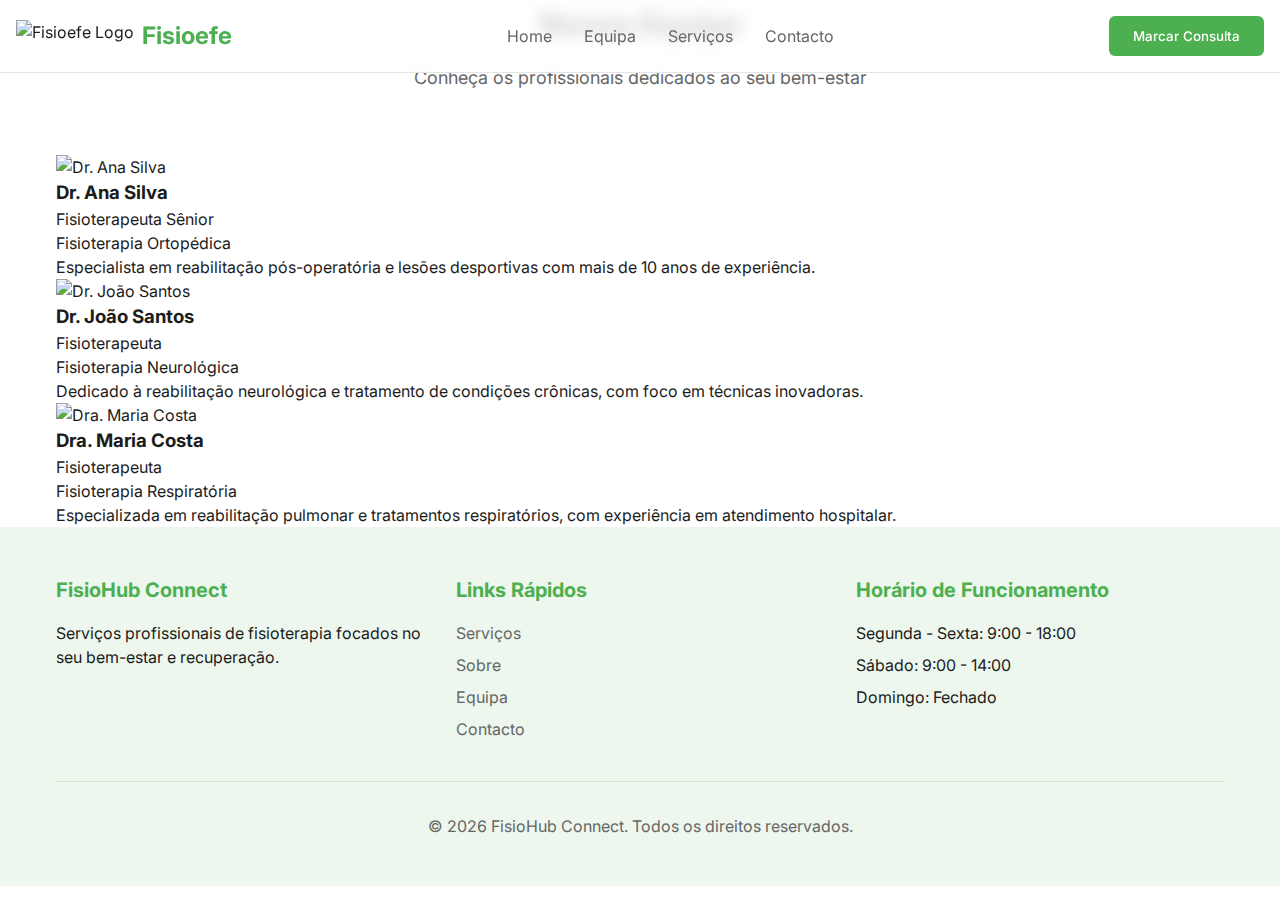
==== team.html @ b60cc544 "Refactor: Rewrite in HTML, CSS, and JS" ====
<!DOCTYPE html>
<html lang="pt">
  <head>
    <meta charset="UTF-8" />
    <meta name="viewport" content="width=device-width, initial-scale=1.0" />
    <title>Equipa - Fisioefe</title>
    <meta name="description" content="Conheça nossa equipe de fisioterapeutas profissionais" />
    <link rel="icon" type="image/png" href="/Fisioefe.png" />
    <link rel="stylesheet" href="styles.css">
    <link rel="stylesheet" href="https://fonts.googleapis.com/css2?family=Inter:wght@300;400;500;600;700&display=swap">
  </head>
  <body>
    <!-- Navigation -->
    <nav class="nav">
      <div class="nav-container">
        <div class="nav-logo">
          <img src="/Fisioefe.png" alt="Fisioefe Logo" class="logo-img">
          <h1 class="logo-text">Fisioefe</h1>
        </div>
        <div class="nav-links">
          <a href="index.html" class="nav-link">Home</a>
          <a href="team.html" class="nav-link">Equipa</a>
          <a href="index.html#services" class="nav-link">Serviços</a>
          <a href="index.html#contact" class="nav-link">Contacto</a>
        </div>
        <button class="primary-button" onclick="handleWhatsAppClick()">Marcar Consulta</button>
      </div>
    </nav>

    <!-- Team Section -->
    <section class="team">
      <div class="container">
        <div class="section-header fade-in">
          <h1 class="section-title">Nossa Equipe</h1>
          <p class="section-description">Conheça os profissionais dedicados ao seu bem-estar</p>
        </div>
        
        <div class="team-grid">
          <div class="team-card fade-in">
            <div class="team-image">
              <img src="/placeholder.svg" alt="Dr. Ana Silva">
            </div>
            <div class="team-info">
              <h3>Dr. Ana Silva</h3>
              <p class="team-role">Fisioterapeuta Sênior</p>
              <p class="team-specialization">Fisioterapia Ortopédica</p>
              <p class="team-description">
                Especialista em reabilitação pós-operatória e lesões desportivas com mais de 10 anos de experiência.
              </p>
            </div>
          </div>

          <div class="team-card fade-in">
            <div class="team-image">
              <img src="/placeholder.svg" alt="Dr. João Santos">
            </div>
            <div class="team-info">
              <h3>Dr. João Santos</h3>
              <p class="team-role">Fisioterapeuta</p>
              <p class="team-specialization">Fisioterapia Neurológica</p>
              <p class="team-description">
                Dedicado à reabilitação neurológica e tratamento de condições crônicas, com foco em técnicas inovadoras.
              </p>
            </div>
          </div>

          <div class="team-card fade-in">
            <div class="team-image">
              <img src="/placeholder.svg" alt="Dra. Maria Costa">
            </div>
            <div class="team-info">
              <h3>Dra. Maria Costa</h3>
              <p class="team-role">Fisioterapeuta</p>
              <p class="team-specialization">Fisioterapia Respiratória</p>
              <p class="team-description">
                Especializada em reabilitação pulmonar e tratamentos respiratórios, com experiência em atendimento hospitalar.
              </p>
            </div>
          </div>
        </div>
      </div>
    </section>

    <!-- Footer -->
    <footer class="footer">
      <div class="container">
        <div class="footer-grid">
          <div class="footer-section">
            <h3>FisioHub Connect</h3>
            <p>Serviços profissionais de fisioterapia focados no seu bem-estar e recuperação.</p>
          </div>
          <div class="footer-section">
            <h3>Links Rápidos</h3>
            <ul>
              <li><a href="index.html#services">Serviços</a></li>
              <li><a href="index.html#about">Sobre</a></li>
              <li><a href="team.html">Equipa</a></li>
              <li><a href="index.html#contact">Contacto</a></li>
            </ul>
          </div>
          <div class="footer-section">
            <h3>Horário de Funcionamento</h3>
            <ul>
              <li>Segunda - Sexta: 9:00 - 18:00</li>
              <li>Sábado: 9:00 - 14:00</li>
              <li>Domingo: Fechado</li>
            </ul>
          </div>
        </div>
        <div class="footer-bottom">
          <p>&copy; <span id="currentYear"></span> FisioHub Connect. Todos os direitos reservados.</p>
        </div>
      </div>
    </footer>

    <script src="script.js"></script>
  </body>
</html>
---- styles.css ----
:root {
  --primary: #4CAF50;
  --primary-hover: #45a049;
  --secondary: #8BC34A;
  --accent: #F2FCE2;
  --text: #1C1C1C;
  --text-light: #666666;
  --background: #FFFFFF;
  --border: #E5E5E5;
}

* {
  margin: 0;
  padding: 0;
  box-sizing: border-box;
  font-family: 'Inter', sans-serif;
}

body {
  background-color: var(--background);
  color: var(--text);
  line-height: 1.5;
}

.container {
  max-width: 1200px;
  margin: 0 auto;
  padding: 0 1rem;
}

/* Navigation */
.nav {
  position: fixed;
  top: 0;
  left: 0;
  width: 100%;
  background-color: rgba(255, 255, 255, 0.8);
  backdrop-filter: blur(8px);
  z-index: 1000;
  border-bottom: 1px solid var(--border);
}

.nav-container {
  display: flex;
  justify-content: space-between;
  align-items: center;
  padding: 1rem;
}

.nav-logo {
  display: flex;
  align-items: center;
  gap: 0.5rem;
}

.logo-img {
  height: 2rem;
  width: auto;
}

.logo-text {
  font-size: 1.5rem;
  font-weight: bold;
  color: var(--primary);
}

.nav-links {
  display: none;
}

@media (min-width: 768px) {
  .nav-links {
    display: flex;
    gap: 2rem;
  }
}

.nav-link {
  color: var(--text-light);
  text-decoration: none;
  transition: color 0.3s;
}

.nav-link:hover {
  color: var(--primary);
}

/* Buttons */
.primary-button {
  background-color: var(--primary);
  color: white;
  border: none;
  padding: 0.75rem 1.5rem;
  border-radius: 0.375rem;
  font-weight: 500;
  cursor: pointer;
  transition: background-color 0.3s;
}

.primary-button:hover {
  background-color: var(--primary-hover);
}

.secondary-button {
  background-color: transparent;
  color: var(--text);
  border: 1px solid var(--border);
  padding: 0.75rem 1.5rem;
  border-radius: 0.375rem;
  font-weight: 500;
  cursor: pointer;
  transition: background-color 0.3s;
}

.secondary-button:hover {
  background-color: var(--accent);
}

/* Hero Section */
.hero {
  padding-top: 6rem;
  padding-bottom: 4rem;
  position: relative;
  overflow: hidden;
}

.hero-content {
  max-width: 48rem;
  margin: 0 auto;
  text-align: center;
}

.hero-title {
  font-size: 2.5rem;
  font-weight: bold;
  margin-bottom: 1.5rem;
}

.hero-description {
  font-size: 1.25rem;
  color: var(--text-light);
  margin-bottom: 2rem;
}

.hero-buttons {
  display: flex;
  flex-direction: column;
  gap: 1rem;
  justify-content: center;
}

@media (min-width: 640px) {
  .hero-buttons {
    flex-direction: row;
  }
}

/* Services Section */
.services {
  padding: 4rem 0;
  background-color: var(--accent);
}

.section-header {
  text-align: center;
  margin-bottom: 4rem;
}

.section-title {
  font-size: 2rem;
  font-weight: bold;
  margin-bottom: 1rem;
}

.section-description {
  font-size: 1.125rem;
  color: var(--text-light);
}

.services-grid {
  display: grid;
  grid-template-columns: 1fr;
  gap: 2rem;
}

@media (min-width: 768px) {
  .services-grid {
    grid-template-columns: repeat(3, 1fr);
  }
}

.service-card {
  background-color: white;
  padding: 2rem;
  border-radius: 0.5rem;
  box-shadow: 0 1px 3px rgba(0, 0, 0, 0.1);
  transition: box-shadow 0.3s;
}

.service-card:hover {
  box-shadow: 0 4px 6px rgba(0, 0, 0, 0.1);
}

/* Contact Section */
.contact {
  padding: 4rem 0;
  background-color: white;
}

.contact-grid {
  display: grid;
  grid-template-columns: 1fr;
  gap: 3rem;
}

@media (min-width: 768px) {
  .contact-grid {
    grid-template-columns: repeat(2, 1fr);
  }
}

.contact-info {
  space-y: 1.5rem;
}

.contact-item {
  display: flex;
  align-items: center;
  gap: 1rem;
  margin-bottom: 1rem;
}

.icon {
  width: 1.5rem;
  height: 1.5rem;
  color: var(--primary);
}

.contact-form {
  display: flex;
  flex-direction: column;
  gap: 1.5rem;
}

.contact-form input,
.contact-form textarea {
  width: 100%;
  padding: 0.75rem 1rem;
  border: 1px solid var(--border);
  border-radius: 0.375rem;
  transition: border-color 0.3s;
}

.contact-form input:focus,
.contact-form textarea:focus {
  outline: none;
  border-color: var(--primary);
}

/* Footer */
.footer {
  background-color: rgba(76, 175, 80, 0.1);
  padding: 3rem 0;
}

.footer-grid {
  display: grid;
  grid-template-columns: 1fr;
  gap: 2rem;
}

@media (min-width: 768px) {
  .footer-grid {
    grid-template-columns: repeat(3, 1fr);
  }
}

.footer-section h3 {
  color: var(--primary);
  font-size: 1.25rem;
  font-weight: bold;
  margin-bottom: 1rem;
}

.footer-section ul {
  list-style: none;
}

.footer-section ul li {
  margin-bottom: 0.5rem;
}

.footer-section a {
  color: var(--text-light);
  text-decoration: none;
  transition: color 0.3s;
}

.footer-section a:hover {
  color: var(--primary);
}

.footer-bottom {
  margin-top: 2rem;
  padding-top: 2rem;
  border-top: 1px solid rgba(76, 175, 80, 0.2);
  text-align: center;
  color: var(--text-light);
}

/* Animations */
.fade-in {
  opacity: 0;
  transform: translateY(20px);
  animation: fadeIn 0.6s ease-out forwards;
}

@keyframes fadeIn {
  to {
    opacity: 1;
    transform: translateY(0);
  }
}

.chevron-down {
  color: var(--primary);
  animation: bounce 2s infinite;
}

@keyframes bounce {
  0%, 20%, 50%, 80%, 100% {
    transform: translateY(0);
  }
  40% {
    transform: translateY(-10px);
  }
  60% {
    transform: translateY(-5px);
  }
}
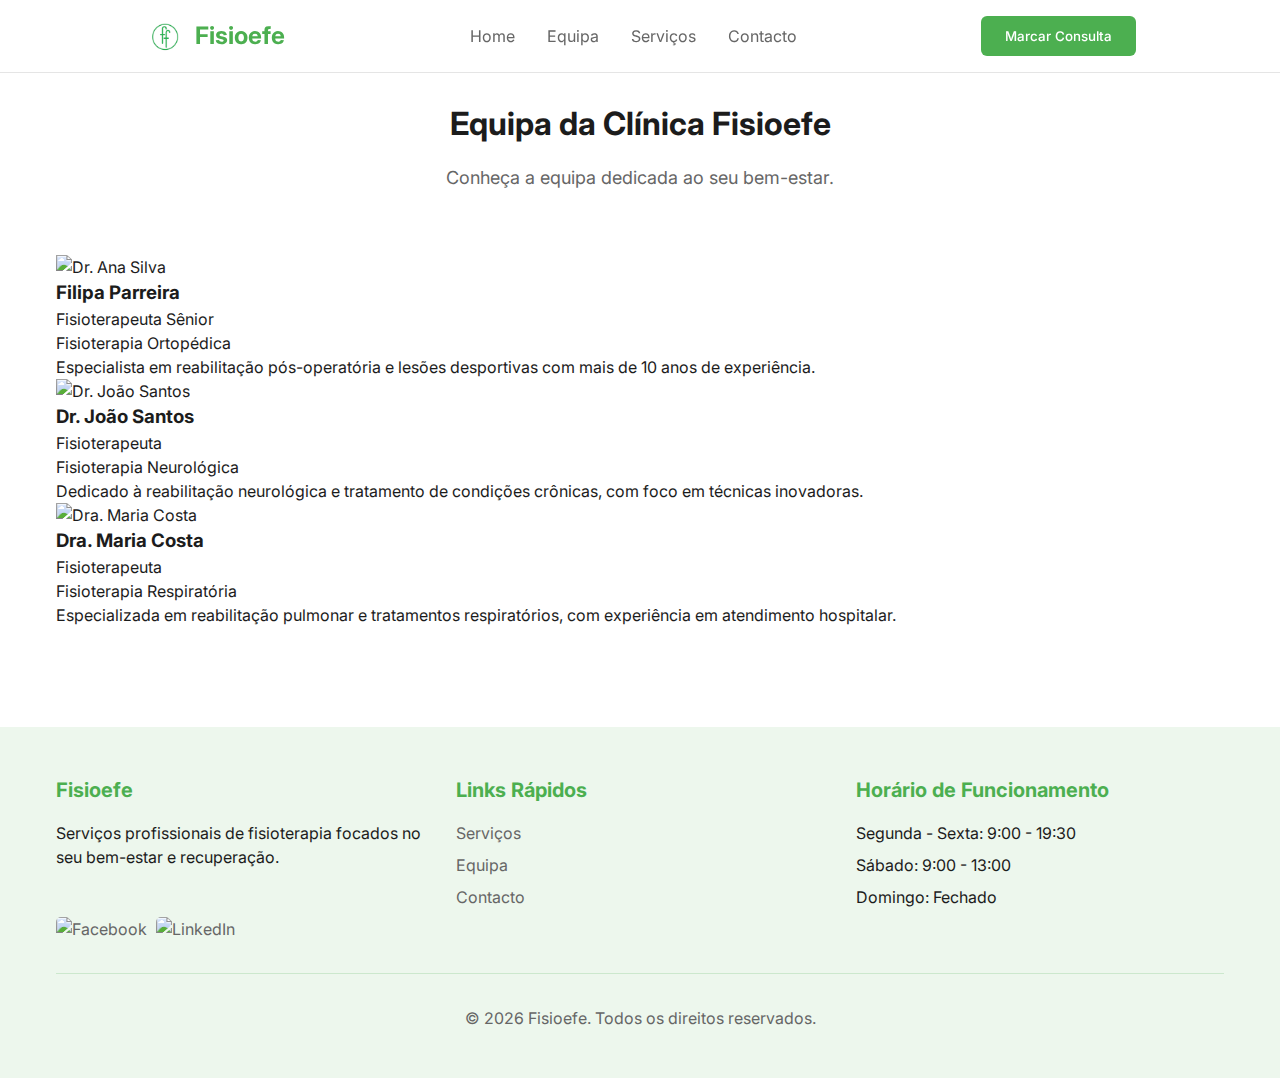
==== commit 9d3845be: "correction, version1" ====
--- a/team.html
+++ b/team.html
@@ -6,7 +6,7 @@
     <meta name="viewport" content="width=device-width, initial-scale=1.0" />
     <title>Equipa - Fisioefe</title>
     <meta name="description" content="Conheça nossa equipe de fisioterapeutas profissionais" />
-    <link rel="icon" type="image/png" href="/Fisioefe.png" />
+    <link rel="icon" type="image/png" href="public/Fisioefe.png" />
     <link rel="stylesheet" href="styles.css">
     <link rel="stylesheet" href="https://fonts.googleapis.com/css2?family=Inter:wght@300;400;500;600;700&display=swap">
   </head>
@@ -14,10 +14,10 @@
     <!-- Navigation -->
     <nav class="nav">
       <div class="nav-container">
-        <div class="nav-logo">
-          <img src="/Fisioefe.png" alt="Fisioefe Logo" class="logo-img">
+        <a href="index.html" font-transform="none"><div class="nav-logo">
+          <img src="public/Fisioefe.png" alt="Fisioefe Logo" class="logo-img">
           <h1 class="logo-text">Fisioefe</h1>
-        </div>
+        </div></a>
         <div class="nav-links">
           <a href="index.html" class="nav-link">Home</a>
           <a href="team.html" class="nav-link">Equipa</a>
@@ -32,8 +32,8 @@
     <section class="team">
       <div class="container">
         <div class="section-header fade-in">
-          <h1 class="section-title">Nossa Equipe</h1>
-          <p class="section-description">Conheça os profissionais dedicados ao seu bem-estar</p>
+          <h1 class="section-title">Equipa da Clínica Fisioefe</h1>
+          <p class="section-description">Conheça a equipa dedicada ao seu bem-estar.</p>
         </div>
         
         <div class="team-grid">
@@ -42,7 +42,7 @@
               <img src="/placeholder.svg" alt="Dr. Ana Silva">
             </div>
             <div class="team-info">
-              <h3>Dr. Ana Silva</h3>
+              <h3>Filipa Parreira</h3>
               <p class="team-role">Fisioterapeuta Sênior</p>
               <p class="team-specialization">Fisioterapia Ortopédica</p>
               <p class="team-description">
@@ -87,29 +87,35 @@
       <div class="container">
         <div class="footer-grid">
           <div class="footer-section">
-            <h3>FisioHub Connect</h3>
+            <h3>Fisioefe</h3>
             <p>Serviços profissionais de fisioterapia focados no seu bem-estar e recuperação.</p>
+            <br>
+            <br>
+            <a class="facebook-link" href="https://www.facebook.com/fisioefe/" target="_blank">
+            <img src="https://upload.wikimedia.org/wikipedia/commons/5/51/Facebook_f_logo_%282019%29.svg" alt="Facebook"></a>
+            <a class="linkedin-link" href="https://www.linkedin.com/company/fisioefe-fisioterapia-e-bem-estar/" target="_blank">
+            <img src="https://upload.wikimedia.org/wikipedia/commons/e/e8/Linkedin-logo-blue-In-square-40px.png?20231202105023" alt="LinkedIn">
+            </a>
           </div>
           <div class="footer-section">
             <h3>Links Rápidos</h3>
             <ul>
-              <li><a href="index.html#services">Serviços</a></li>
-              <li><a href="index.html#about">Sobre</a></li>
+              <li><a href="#services">Serviços</a></li>
               <li><a href="team.html">Equipa</a></li>
-              <li><a href="index.html#contact">Contacto</a></li>
+              <li><a href="#contact">Contacto</a></li>
             </ul>
           </div>
           <div class="footer-section">
             <h3>Horário de Funcionamento</h3>
             <ul>
-              <li>Segunda - Sexta: 9:00 - 18:00</li>
-              <li>Sábado: 9:00 - 14:00</li>
+              <li>Segunda - Sexta: 9:00 - 19:30</li>
+              <li>Sábado: 9:00 - 13:00</li>
               <li>Domingo: Fechado</li>
             </ul>
           </div>
         </div>
         <div class="footer-bottom">
-          <p>&copy; <span id="currentYear"></span> FisioHub Connect. Todos os direitos reservados.</p>
+          <p>&copy; <span id="currentYear"></span> Fisioefe. Todos os direitos reservados.</p>
         </div>
       </div>
     </footer>
--- a/styles.css
+++ b/styles.css
@@ -21,6 +21,7 @@
   background-color: var(--background);
   color: var(--text);
   line-height: 1.5;
+  
 }
 
 .container {
@@ -39,6 +40,10 @@
   backdrop-filter: blur(8px);
   z-index: 1000;
   border-bottom: 1px solid var(--border);
+  
+}
+.nav a{
+  text-decoration: none;
 }
 
 .nav-container {
@@ -46,6 +51,8 @@
   justify-content: space-between;
   align-items: center;
   padding: 1rem;
+  width: 80%;
+  margin:0 auto;
 }
 
 .nav-logo {
@@ -85,6 +92,7 @@
 .nav-link:hover {
   color: var(--primary);
 }
+
 
 /* Buttons */
 .primary-button {
@@ -117,6 +125,8 @@
   background-color: var(--accent);
 }
 
+
+
 /* Hero Section */
 .hero {
   padding-top: 6rem;
@@ -150,6 +160,12 @@
   justify-content: center;
 }
 
+.scroll-indicator{
+  margin-top: 10px;
+  margin-bottom: 0;
+  text-align: center;
+}
+
 @media (min-width: 640px) {
   .hero-buttons {
     flex-direction: row;
@@ -214,6 +230,11 @@
   gap: 3rem;
 }
 
+.contact a{
+  text-decoration: none;
+  color: black;
+}
+
 @media (min-width: 768px) {
   .contact-grid {
     grid-template-columns: repeat(2, 1fr);
@@ -237,31 +258,17 @@
   color: var(--primary);
 }
 
-.contact-form {
-  display: flex;
-  flex-direction: column;
-  gap: 1.5rem;
-}
-
-.contact-form input,
-.contact-form textarea {
-  width: 100%;
-  padding: 0.75rem 1rem;
-  border: 1px solid var(--border);
-  border-radius: 0.375rem;
-  transition: border-color 0.3s;
-}
-
-.contact-form input:focus,
-.contact-form textarea:focus {
-  outline: none;
-  border-color: var(--primary);
-}
-
+@media (max-width: 768px) {
+  iframe {
+    display: none; 
+    opacity: 0;
+  }
+}
 /* Footer */
 .footer {
   background-color: rgba(76, 175, 80, 0.1);
   padding: 3rem 0;
+  margin-bottom: 0;
 }
 
 .footer-grid {
@@ -309,6 +316,35 @@
   color: var(--text-light);
 }
 
+.facebook-link img {
+  width: 30px;
+  height: 30px;
+  border-radius: 5px;
+  transition: transform 0.3s ease;
+}
+
+.facebook-link img:hover {
+  transform: scale(1.1);
+}
+
+.linkedin-link img {
+  width: 30px;
+  height: 30px;
+  border-radius: 5px;
+  transition: transform 0.3s ease;
+  margin-left: 5px;
+}
+
+.linkedin-link img:hover {
+  transform: scale(1.1);
+}
+
+/*Team-section*/
+.team{
+  margin-top: 100px;
+  margin-bottom: 100px;
+}
+
 /* Animations */
 .fade-in {
   opacity: 0;
@@ -322,20 +358,3 @@
     transform: translateY(0);
   }
 }
-
-.chevron-down {
-  color: var(--primary);
-  animation: bounce 2s infinite;
-}
-
-@keyframes bounce {
-  0%, 20%, 50%, 80%, 100% {
-    transform: translateY(0);
-  }
-  40% {
-    transform: translateY(-10px);
-  }
-  60% {
-    transform: translateY(-5px);
-  }
-}
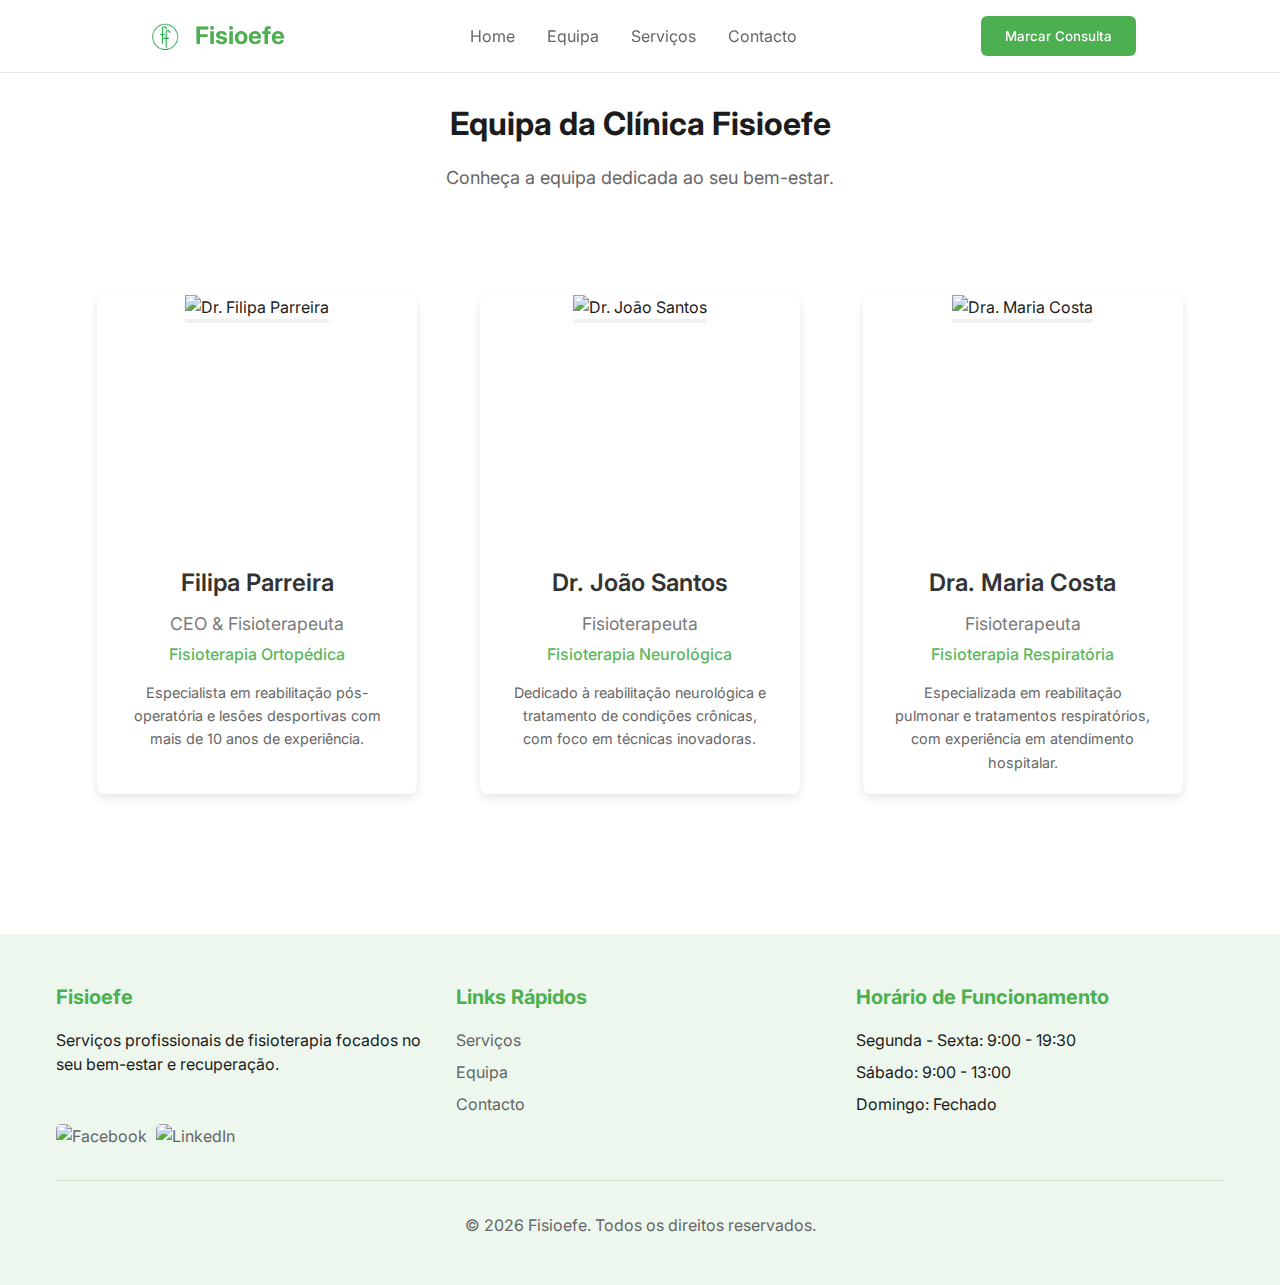
==== commit d909762a: "team correction, v1" ====
--- a/team.html
+++ b/team.html
@@ -39,11 +39,11 @@
         <div class="team-grid">
           <div class="team-card fade-in">
             <div class="team-image">
-              <img src="/placeholder.svg" alt="Dr. Ana Silva">
+              <img src="https://www.svgrepo.com/show/325925/health-worker.svg" alt="Dr. Filipa Parreira">
             </div>
             <div class="team-info">
               <h3>Filipa Parreira</h3>
-              <p class="team-role">Fisioterapeuta Sênior</p>
+              <p class="team-role">CEO & Fisioterapeuta</p>
               <p class="team-specialization">Fisioterapia Ortopédica</p>
               <p class="team-description">
                 Especialista em reabilitação pós-operatória e lesões desportivas com mais de 10 anos de experiência.
--- a/styles.css
+++ b/styles.css
@@ -345,6 +345,94 @@
   margin-bottom: 100px;
 }
 
+/* Team Grid */
+.team-grid {
+  display: grid;
+  grid-template-columns: repeat(auto-fill, minmax(280px, 1fr)); /* 3+ columns responsive grid */
+  gap: 20px; /* Spacing between cards */
+  justify-items: center;
+  padding: 40px 20px;
+}
+
+/* Team Card */
+.team-card {
+  background-color: #fff;
+  border-radius: 8px;
+  box-shadow: 0 4px 10px rgba(0, 0, 0, 0.1);
+  overflow: hidden;
+  transition: transform 0.3s ease, box-shadow 0.3s ease;
+  width: 100%;
+  max-width: 320px; /* Max width for better card size */
+  text-align: center;
+}
+
+/* Hover effect for cards */
+.team-card:hover {
+  transform: translateY(-10px);
+  box-shadow: 0 8px 20px rgba(0, 0, 0, 0.2);
+}
+
+/* Team Image */
+.team-image {
+  width: 100%;
+  height: 250px;
+  overflow: hidden;
+}
+
+.team-image img {
+  width: 100%;
+  height: 100%;
+  object-fit: cover; /* Makes sure the image covers the container without distorting */
+  border-bottom: 4px solid #f0f0f0; /* Border separating image and text */
+}
+
+/* Team Info */
+.team-info {
+  padding: 20px;
+}
+
+.team-info h3 {
+  font-size: 1.5rem;
+  font-weight: 600;
+  color: #333;
+  margin-bottom: 10px;
+}
+
+.team-info .team-role {
+  font-size: 1.1rem;
+  color: #7a7a7a;
+  margin-bottom: 5px;
+}
+
+.team-info .team-specialization {
+  font-size: 1rem;
+  font-weight: 500;
+  color: #5cb85c; /* Green color for specialization */
+  margin-bottom: 15px;
+}
+
+.team-info .team-description {
+  font-size: 0.9rem;
+  color: #666;
+  line-height: 1.6;
+  padding: 0 10px;
+}
+
+/* Fade-in animation */
+.fade-in {
+  animation: fadeIn 1s ease-in;
+}
+
+@keyframes fadeIn {
+  from {
+    opacity: 0;
+  }
+  to {
+    opacity: 1;
+  }
+}
+
+
 /* Animations */
 .fade-in {
   opacity: 0;
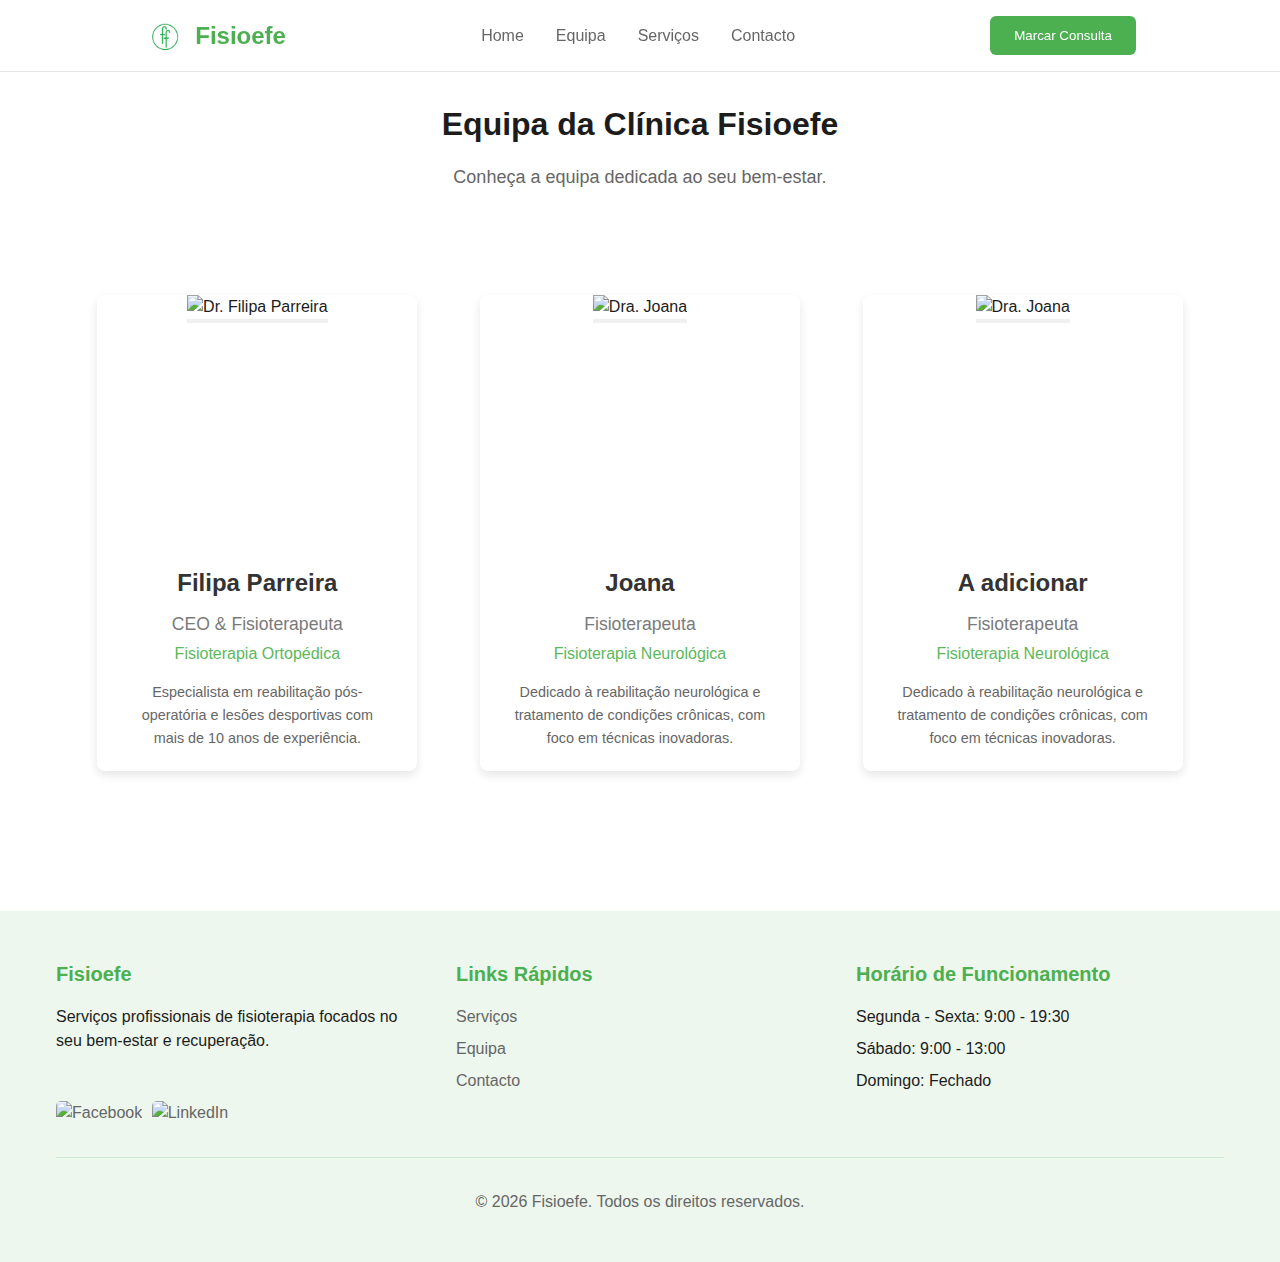
==== commit f067a488: "v1" ====
--- a/team.html
+++ b/team.html
@@ -4,11 +4,11 @@
   <head>
     <meta charset="UTF-8" />
     <meta name="viewport" content="width=device-width, initial-scale=1.0" />
-    <title>Equipa - Fisioefe</title>
+    <title>Fisioefe - Equipa</title>
     <meta name="description" content="Conheça nossa equipe de fisioterapeutas profissionais" />
     <link rel="icon" type="image/png" href="public/Fisioefe.png" />
     <link rel="stylesheet" href="styles.css">
-    <link rel="stylesheet" href="https://fonts.googleapis.com/css2?family=Inter:wght@300;400;500;600;700&display=swap">
+    
   </head>
   <body>
     <!-- Navigation -->
@@ -53,10 +53,10 @@
 
           <div class="team-card fade-in">
             <div class="team-image">
-              <img src="/placeholder.svg" alt="Dr. João Santos">
+              <img src="https://www.svgrepo.com/show/325925/health-worker.svg" alt="Dra. Joana">
             </div>
             <div class="team-info">
-              <h3>Dr. João Santos</h3>
+              <h3>Joana</h3>
               <p class="team-role">Fisioterapeuta</p>
               <p class="team-specialization">Fisioterapia Neurológica</p>
               <p class="team-description">
@@ -67,17 +67,20 @@
 
           <div class="team-card fade-in">
             <div class="team-image">
-              <img src="/placeholder.svg" alt="Dra. Maria Costa">
+              <img src="https://www.svgrepo.com/show/325925/health-worker.svg" alt="Dra. Joana">
             </div>
             <div class="team-info">
-              <h3>Dra. Maria Costa</h3>
+              <h3>A adicionar</h3>
               <p class="team-role">Fisioterapeuta</p>
-              <p class="team-specialization">Fisioterapia Respiratória</p>
+              <p class="team-specialization">Fisioterapia Neurológica</p>
               <p class="team-description">
-                Especializada em reabilitação pulmonar e tratamentos respiratórios, com experiência em atendimento hospitalar.
+                Dedicado à reabilitação neurológica e tratamento de condições crônicas, com foco em técnicas inovadoras.
               </p>
             </div>
           </div>
+          
+
+     
         </div>
       </div>
     </section>
@@ -100,9 +103,9 @@
           <div class="footer-section">
             <h3>Links Rápidos</h3>
             <ul>
-              <li><a href="#services">Serviços</a></li>
+              <li><a href="index.html#services">Serviços</a></li>
               <li><a href="team.html">Equipa</a></li>
-              <li><a href="#contact">Contacto</a></li>
+              <li><a href="index.html#contact">Contacto</a></li>
             </ul>
           </div>
           <div class="footer-section">
--- a/styles.css
+++ b/styles.css
@@ -15,7 +15,9 @@
   padding: 0;
   box-sizing: border-box;
   font-family: 'Inter', sans-serif;
-}
+
+}
+
 
 body {
   background-color: var(--background);
@@ -38,7 +40,7 @@
   width: 100%;
   background-color: rgba(255, 255, 255, 0.8);
   backdrop-filter: blur(8px);
-  z-index: 1000;
+  z-index: 1;
   border-bottom: 1px solid var(--border);
   
 }
@@ -160,11 +162,6 @@
   justify-content: center;
 }
 
-.scroll-indicator{
-  margin-top: 10px;
-  margin-bottom: 0;
-  text-align: center;
-}
 
 @media (min-width: 640px) {
   .hero-buttons {
@@ -241,9 +238,7 @@
   }
 }
 
-.contact-info {
-  space-y: 1.5rem;
-}
+
 
 .contact-item {
   display: flex;
@@ -344,7 +339,6 @@
   margin-top: 100px;
   margin-bottom: 100px;
 }
-
 /* Team Grid */
 .team-grid {
   display: grid;
@@ -433,16 +427,3 @@
 }
 
 
-/* Animations */
-.fade-in {
-  opacity: 0;
-  transform: translateY(20px);
-  animation: fadeIn 0.6s ease-out forwards;
-}
-
-@keyframes fadeIn {
-  to {
-    opacity: 1;
-    transform: translateY(0);
-  }
-}
